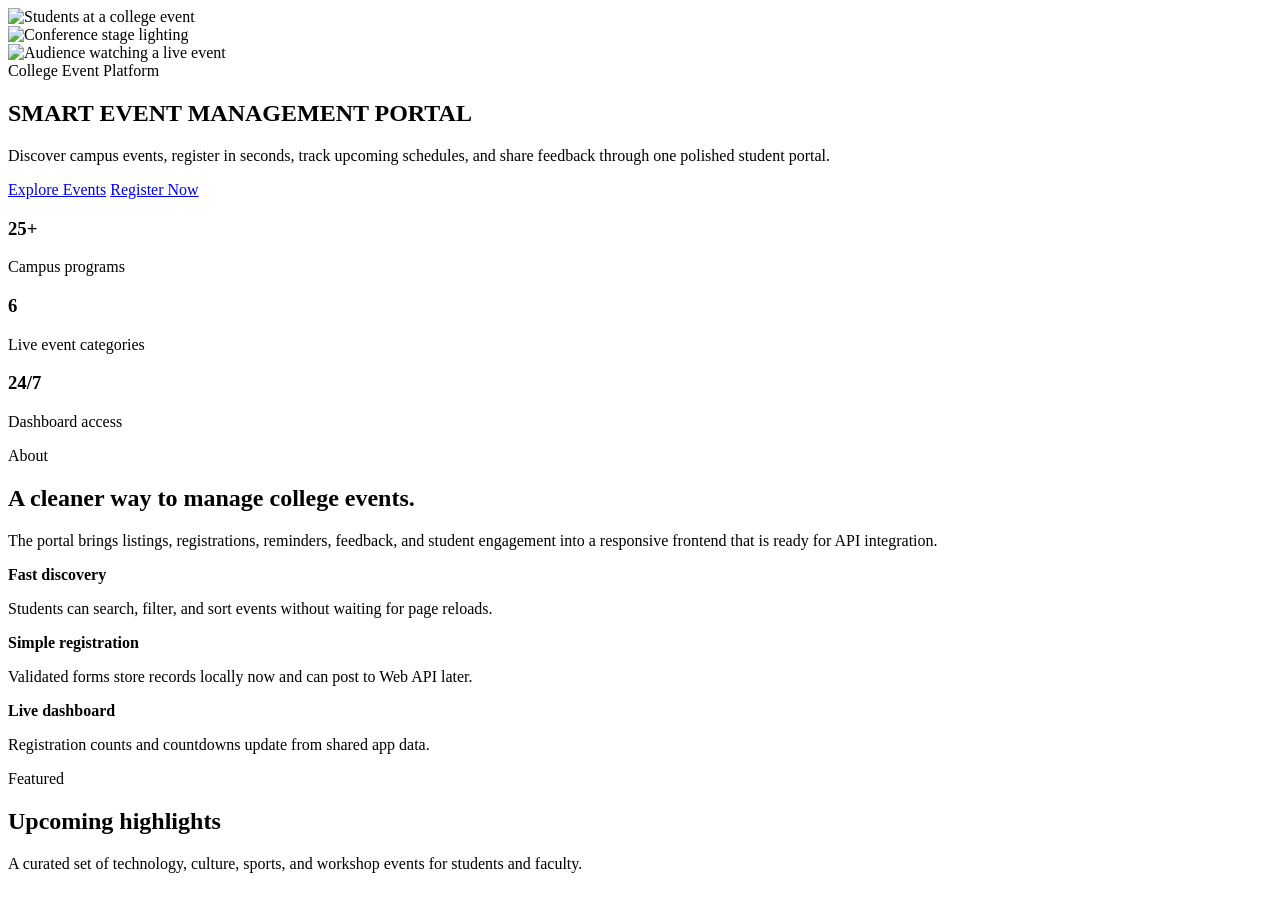
==== EventPortal/index.html @ b10ebfb9 "Add initial HTML structure for event portal This file contains the structure and content for the Sma" ====
<!DOCTYPE html>
<html lang="en">
<head>
  <meta charset="UTF-8">
  <meta name="viewport" content="width=device-width, initial-scale=1.0">
  <title>Smart Event Management Portal</title>
  <link rel="preconnect" href="https://fonts.googleapis.com">
  <link rel="preconnect" href="https://fonts.gstatic.com" crossorigin>
  <link href="https://fonts.googleapis.com/css2?family=Inter:wght@400;600;700;800;900&display=swap" rel="stylesheet">
  <link rel="stylesheet" href="./css/global.css">
  <link rel="stylesheet" href="./css/components.css">
  <link rel="stylesheet" href="./css/pages.css">
  <link rel="stylesheet" href="./css/responsive.css">
</head>
<body>
  <div data-app-nav></div>

  <main>
    <section class="hero">
      <div class="hero-slide active"><img src="https://images.unsplash.com/photo-1523580494863-6f3031224c94?auto=format&fit=crop&w=1600&q=80" alt="Students at a college event"></div>
      <div class="hero-slide"><img src="https://images.unsplash.com/photo-1511578314322-379afb476865?auto=format&fit=crop&w=1600&q=80" alt="Conference stage lighting"></div>
      <div class="hero-slide"><img src="https://images.unsplash.com/photo-1505373877841-8d25f7d46678?auto=format&fit=crop&w=1600&q=80" alt="Audience watching a live event"></div>
      <div class="container hero-content">
        <span class="tag">College Event Platform</span>
        <h1>SMART EVENT MANAGEMENT PORTAL</h1>
        <p>Discover campus events, register in seconds, track upcoming schedules, and share feedback through one polished student portal.</p>
        <div class="hero-actions">
          <a class="btn btn-primary" href="events.html">Explore Events</a>
          <a class="btn btn-ghost" href="register.html">Register Now</a>
        </div>
      </div>
    </section>

    <section class="stats-strip">
      <div class="container card stats-grid">
        <div class="stat"><h3>25+</h3><p>Campus programs</p></div>
        <div class="stat"><h3>6</h3><p>Live event categories</p></div>
        <div class="stat"><h3>24/7</h3><p>Dashboard access</p></div>
      </div>
    </section>

    <section class="section" id="about">
      <div class="container about-layout">
        <div class="about-media fade-in" aria-label="College auditorium"></div>
        <div class="fade-in">
          <span class="tag">About</span>
          <h2 class="section-title">A cleaner way to manage college events.</h2>
          <p class="section-lead">The portal brings listings, registrations, reminders, feedback, and student engagement into a responsive frontend that is ready for API integration.</p>
          <div class="highlight-list">
            <div class="highlight-item"><strong>Fast discovery</strong><p class="muted">Students can search, filter, and sort events without waiting for page reloads.</p></div>
            <div class="highlight-item"><strong>Simple registration</strong><p class="muted">Validated forms store records locally now and can post to Web API later.</p></div>
            <div class="highlight-item"><strong>Live dashboard</strong><p class="muted">Registration counts and countdowns update from shared app data.</p></div>
          </div>
        </div>
      </div>
    </section>

    <section class="section">
      <div class="container">
        <span class="tag">Featured</span>
        <h2 class="section-title">Upcoming highlights</h2>
        <p class="section-lead">A curated set of technology, culture, sports, and workshop events for students and faculty.</p>
        <div class="grid grid-3" id="featuredEvents"></div>
      </div>
    </section>
  </main>

  <div data-app-footer></div>
  <script src="js/data.js"></script>
  <script src="js/api.js"></script>
  <script src="js/common.js?v=2"></script>
  <script>
    document.addEventListener("DOMContentLoaded", async () => {
      const events = (await getEvents()).slice(0, 3);
      const grid = document.querySelector("#featuredEvents");
      events.forEach((eventItem) => grid.appendChild(createEventCard(eventItem)));
      setTimeout(() => document.querySelectorAll("#featuredEvents .fade-in").forEach((item) => item.classList.add("visible")), 80);
    });
  </script>
</body>
</html>
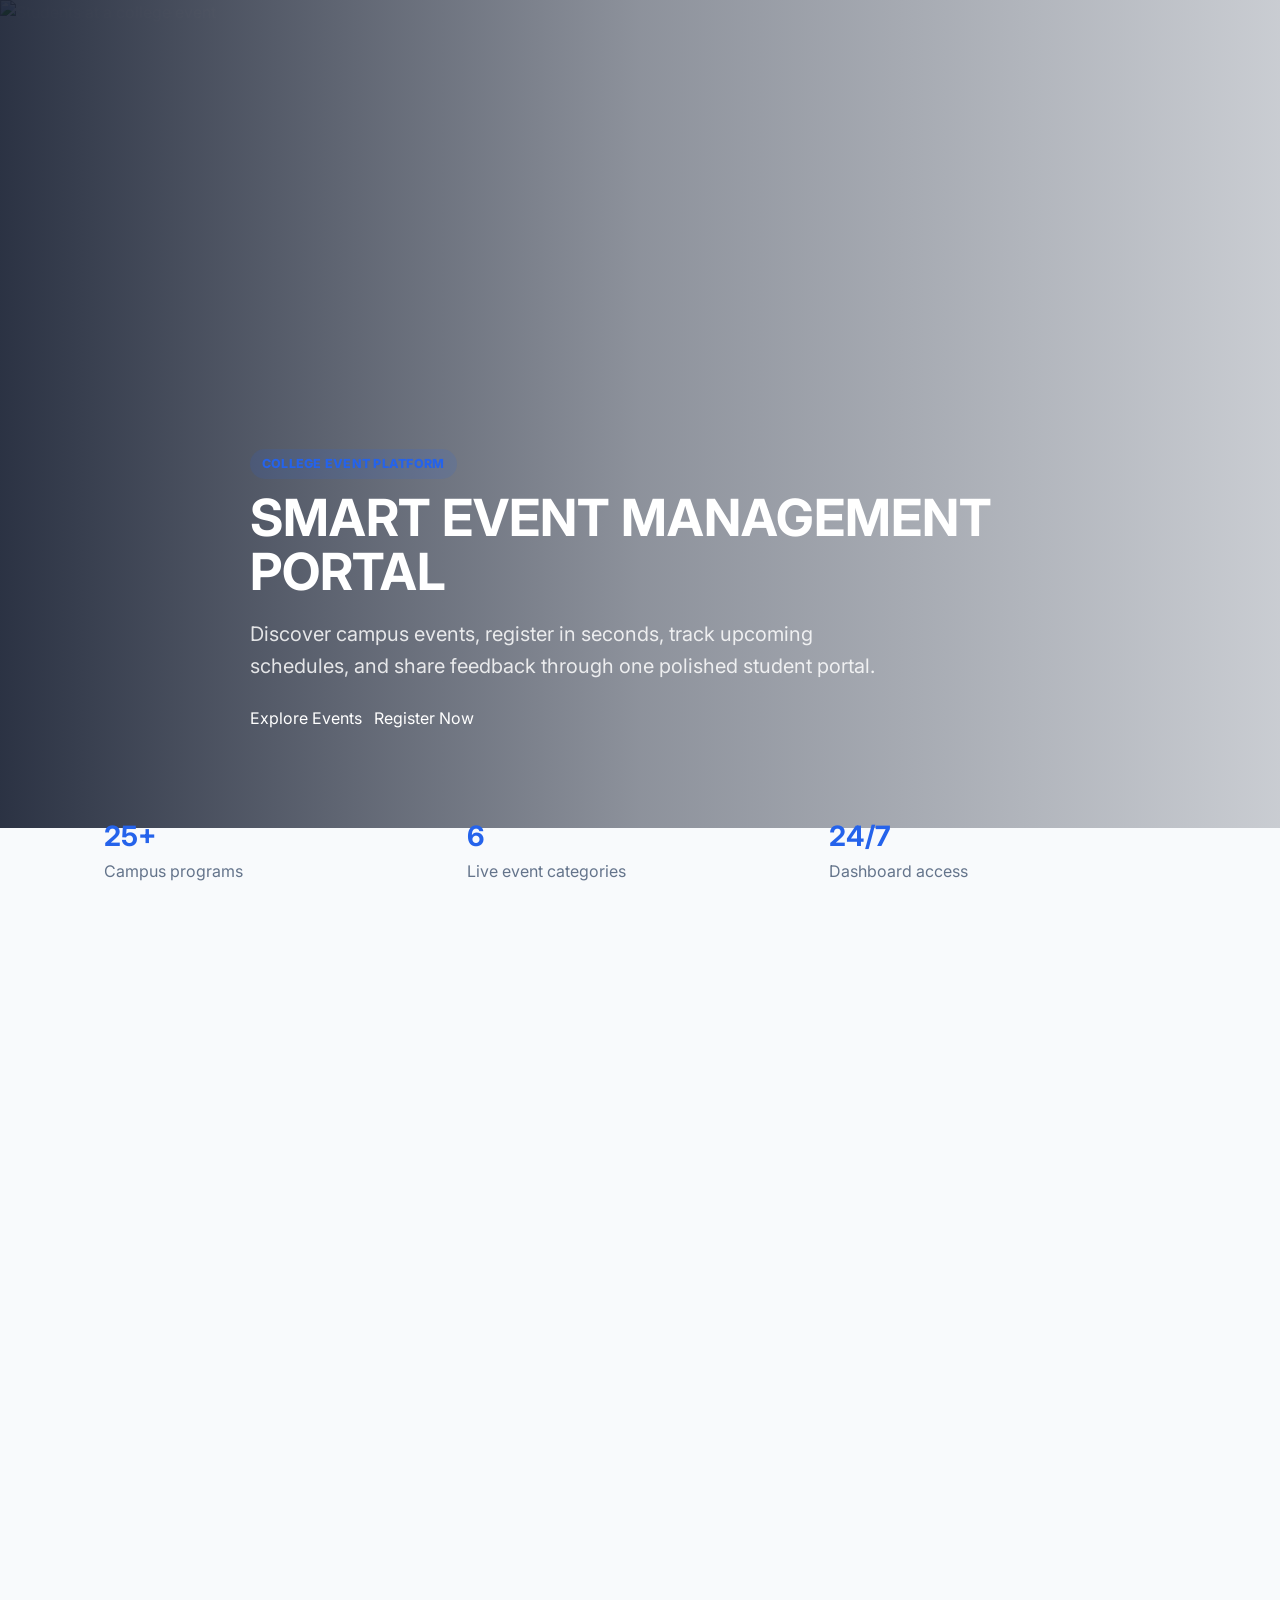
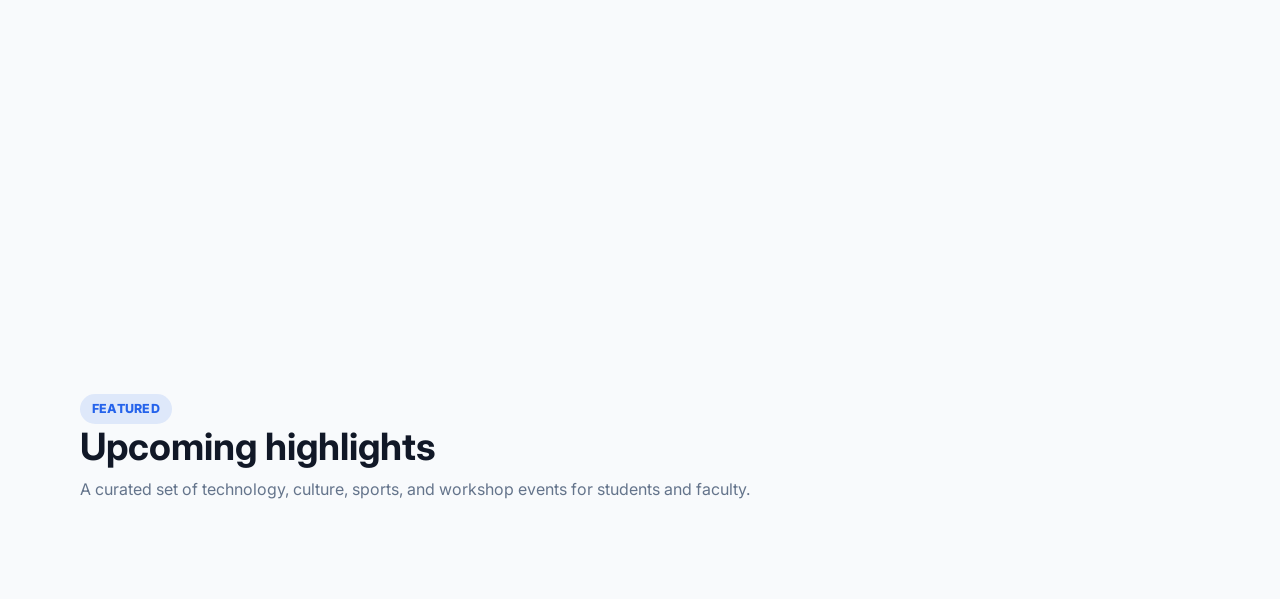
==== commit 47845eea: "Bugs fixed" ====
--- a/EventPortal/index.html
+++ b/EventPortal/index.html
@@ -1,81 +1,149 @@
-<!DOCTYPE html>
+<!doctype html>
 <html lang="en">
-<head>
-  <meta charset="UTF-8">
-  <meta name="viewport" content="width=device-width, initial-scale=1.0">
-  <title>Smart Event Management Portal</title>
-  <link rel="preconnect" href="https://fonts.googleapis.com">
-  <link rel="preconnect" href="https://fonts.gstatic.com" crossorigin>
-  <link href="https://fonts.googleapis.com/css2?family=Inter:wght@400;600;700;800;900&display=swap" rel="stylesheet">
-  <link rel="stylesheet" href="./css/global.css">
-  <link rel="stylesheet" href="./css/components.css">
-  <link rel="stylesheet" href="./css/pages.css">
-  <link rel="stylesheet" href="./css/responsive.css">
-</head>
-<body>
-  <div data-app-nav></div>
+  <head>
+    <meta charset="UTF-8" />
+    <meta name="viewport" content="width=device-width, initial-scale=1.0" />
+    <title>Smart Event Management Portal</title>
+    <link rel="preconnect" href="https://fonts.googleapis.com" />
+    <link rel="preconnect" href="https://fonts.gstatic.com" crossorigin />
+    <link
+      href="https://fonts.googleapis.com/css2?family=Inter:wght@400;600;700;800;900&display=swap"
+      rel="stylesheet"
+    />
+    <link rel="stylesheet" href="../Css/global.css" />
+    <link rel="stylesheet" href="../Css/components.css" />
+    <link rel="stylesheet" href="../Css/pages.css" />
+    <link rel="stylesheet" href="../Css/responsive.css" />
+  </head>
+  <body>
+    <div data-app-nav></div>
 
-  <main>
-    <section class="hero">
-      <div class="hero-slide active"><img src="https://images.unsplash.com/photo-1523580494863-6f3031224c94?auto=format&fit=crop&w=1600&q=80" alt="Students at a college event"></div>
-      <div class="hero-slide"><img src="https://images.unsplash.com/photo-1511578314322-379afb476865?auto=format&fit=crop&w=1600&q=80" alt="Conference stage lighting"></div>
-      <div class="hero-slide"><img src="https://images.unsplash.com/photo-1505373877841-8d25f7d46678?auto=format&fit=crop&w=1600&q=80" alt="Audience watching a live event"></div>
-      <div class="container hero-content">
-        <span class="tag">College Event Platform</span>
-        <h1>SMART EVENT MANAGEMENT PORTAL</h1>
-        <p>Discover campus events, register in seconds, track upcoming schedules, and share feedback through one polished student portal.</p>
-        <div class="hero-actions">
-          <a class="btn btn-primary" href="events.html">Explore Events</a>
-          <a class="btn btn-ghost" href="register.html">Register Now</a>
+    <main>
+      <section class="hero">
+        <div class="hero-slide active">
+          <img
+            src="https://images.unsplash.com/photo-1523580494863-6f3031224c94?auto=format&fit=crop&w=1600&q=80"
+            alt="Students at a college event"
+          />
         </div>
-      </div>
-    </section>
-
-    <section class="stats-strip">
-      <div class="container card stats-grid">
-        <div class="stat"><h3>25+</h3><p>Campus programs</p></div>
-        <div class="stat"><h3>6</h3><p>Live event categories</p></div>
-        <div class="stat"><h3>24/7</h3><p>Dashboard access</p></div>
-      </div>
-    </section>
-
-    <section class="section" id="about">
-      <div class="container about-layout">
-        <div class="about-media fade-in" aria-label="College auditorium"></div>
-        <div class="fade-in">
-          <span class="tag">About</span>
-          <h2 class="section-title">A cleaner way to manage college events.</h2>
-          <p class="section-lead">The portal brings listings, registrations, reminders, feedback, and student engagement into a responsive frontend that is ready for API integration.</p>
-          <div class="highlight-list">
-            <div class="highlight-item"><strong>Fast discovery</strong><p class="muted">Students can search, filter, and sort events without waiting for page reloads.</p></div>
-            <div class="highlight-item"><strong>Simple registration</strong><p class="muted">Validated forms store records locally now and can post to Web API later.</p></div>
-            <div class="highlight-item"><strong>Live dashboard</strong><p class="muted">Registration counts and countdowns update from shared app data.</p></div>
+        <div class="hero-slide">
+          <img
+            src="https://images.unsplash.com/photo-1511578314322-379afb476865?auto=format&fit=crop&w=1600&q=80"
+            alt="Conference stage lighting"
+          />
+        </div>
+        <div class="hero-slide">
+          <img
+            src="https://images.unsplash.com/photo-1505373877841-8d25f7d46678?auto=format&fit=crop&w=1600&q=80"
+            alt="Audience watching a live event"
+          />
+        </div>
+        <div class="container hero-content">
+          <span class="tag">College Event Platform</span>
+          <h1>SMART EVENT MANAGEMENT PORTAL</h1>
+          <p>
+            Discover campus events, register in seconds, track upcoming
+            schedules, and share feedback through one polished student portal.
+          </p>
+          <div class="hero-actions">
+            <a class="btn btn-primary" href="events.html">Explore Events</a>
+            <a class="btn btn-ghost" href="register.html">Register Now</a>
           </div>
         </div>
-      </div>
-    </section>
+      </section>
 
-    <section class="section">
-      <div class="container">
-        <span class="tag">Featured</span>
-        <h2 class="section-title">Upcoming highlights</h2>
-        <p class="section-lead">A curated set of technology, culture, sports, and workshop events for students and faculty.</p>
-        <div class="grid grid-3" id="featuredEvents"></div>
-      </div>
-    </section>
-  </main>
+      <section class="stats-strip">
+        <div class="container card stats-grid">
+          <div class="stat">
+            <h3>25+</h3>
+            <p>Campus programs</p>
+          </div>
+          <div class="stat">
+            <h3>6</h3>
+            <p>Live event categories</p>
+          </div>
+          <div class="stat">
+            <h3>24/7</h3>
+            <p>Dashboard access</p>
+          </div>
+        </div>
+      </section>
 
-  <div data-app-footer></div>
-  <script src="js/data.js"></script>
-  <script src="js/api.js"></script>
-  <script src="js/common.js?v=2"></script>
-  <script>
-    document.addEventListener("DOMContentLoaded", async () => {
-      const events = (await getEvents()).slice(0, 3);
-      const grid = document.querySelector("#featuredEvents");
-      events.forEach((eventItem) => grid.appendChild(createEventCard(eventItem)));
-      setTimeout(() => document.querySelectorAll("#featuredEvents .fade-in").forEach((item) => item.classList.add("visible")), 80);
-    });
-  </script>
-</body>
+      <section class="section" id="about">
+        <div class="container about-layout">
+          <div
+            class="about-media fade-in"
+            aria-label="College auditorium"
+          ></div>
+          <div class="fade-in">
+            <span class="tag">About</span>
+            <h2 class="section-title">
+              A cleaner way to manage college events.
+            </h2>
+            <p class="section-lead">
+              The portal brings listings, registrations, reminders, feedback,
+              and student engagement into a responsive frontend that is ready
+              for API integration.
+            </p>
+            <div class="highlight-list">
+              <div class="highlight-item">
+                <strong>Fast discovery</strong>
+                <p class="muted">
+                  Students can search, filter, and sort events without waiting
+                  for page reloads.
+                </p>
+              </div>
+              <div class="highlight-item">
+                <strong>Simple registration</strong>
+                <p class="muted">
+                  Validated forms store records locally now and can post to Web
+                  API later.
+                </p>
+              </div>
+              <div class="highlight-item">
+                <strong>Live dashboard</strong>
+                <p class="muted">
+                  Registration counts and countdowns update from shared app
+                  data.
+                </p>
+              </div>
+            </div>
+          </div>
+        </div>
+      </section>
+
+      <section class="section">
+        <div class="container">
+          <span class="tag">Featured</span>
+          <h2 class="section-title">Upcoming highlights</h2>
+          <p class="section-lead">
+            A curated set of technology, culture, sports, and workshop events
+            for students and faculty.
+          </p>
+          <div class="grid grid-3" id="featuredEvents"></div>
+        </div>
+      </section>
+    </main>
+
+    <div data-app-footer></div>
+    <script src="js/data.js"></script>
+    <script src="js/api.js"></script>
+    <script src="js/common.js?v=2"></script>
+    <script>
+      document.addEventListener("DOMContentLoaded", async () => {
+        const events = (await getEvents()).slice(0, 3);
+        const grid = document.querySelector("#featuredEvents");
+        events.forEach((eventItem) =>
+          grid.appendChild(createEventCard(eventItem)),
+        );
+        setTimeout(
+          () =>
+            document
+              .querySelectorAll("#featuredEvents .fade-in")
+              .forEach((item) => item.classList.add("visible")),
+          80,
+        );
+      });
+    </script>
+  </body>
 </html>
--- a/Css/global.css
+++ b/Css/global.css
@@ -0,0 +1,169 @@
+:root {
+  --primary-color: #2563eb;
+  --primary-dark: #1d4ed8;
+  --secondary-color: #0f172a;
+  --accent-color: #f59e0b;
+  --success-color: #16a34a;
+  --danger-color: #dc2626;
+  --bg-color: #f8fafc;
+  --surface-color: #ffffff;
+  --surface-muted: #eef2f7;
+  --text-color: #111827;
+  --muted-text: #64748b;
+  --border-color: #e2e8f0;
+  --radius-sm: 8px;
+  --border-radius: 12px;
+  --radius-lg: 20px;
+  --shadow-sm: 0 8px 24px rgba(15, 23, 42, 0.08);
+  --shadow-md: 0 18px 40px rgba(15, 23, 42, 0.14);
+  --transition: 0.3s ease;
+  --space-1: 0.25rem;
+  --space-2: 0.5rem;
+  --space-3: 0.75rem;
+  --space-4: 1rem;
+  --space-5: 1.5rem;
+  --space-6: 2rem;
+  --space-7: 3rem;
+  --space-8: 4rem;
+  --font-xs: 0.78rem;
+  --font-sm: 0.9rem;
+  --font-md: 1rem;
+  --font-lg: 1.25rem;
+  --font-xl: 1.75rem;
+  --font-2xl: 2.35rem;
+  --font-3xl: 3.2rem;
+}
+
+[data-theme="dark"] {
+  --bg-color: #0b1120;
+  --surface-color: #111827;
+  --surface-muted: #1e293b;
+  --text-color: #f8fafc;
+  --muted-text: #a5b4c7;
+  --border-color: #334155;
+  --shadow-sm: 0 8px 24px rgba(0, 0, 0, 0.28);
+  --shadow-md: 0 18px 40px rgba(0, 0, 0, 0.38);
+}
+
+* {
+  box-sizing: border-box;
+}
+
+html {
+  scroll-behavior: smooth;
+}
+
+body {
+  margin: 0;
+  font-family: "Inter", "Poppins", system-ui, -apple-system, BlinkMacSystemFont, "Segoe UI", sans-serif;
+  background: var(--bg-color);
+  color: var(--text-color);
+  line-height: 1.6;
+}
+
+img {
+  display: block;
+  max-width: 100%;
+}
+
+a {
+  color: inherit;
+  text-decoration: none;
+}
+
+button,
+input,
+select,
+textarea {
+  font: inherit;
+}
+
+button {
+  cursor: pointer;
+}
+
+.container {
+  width: min(1120px, calc(100% - 2rem));
+  margin-inline: auto;
+}
+
+.section {
+  padding: var(--space-8) 0;
+}
+
+.section-sm {
+  padding: var(--space-6) 0;
+}
+
+.section-title {
+  margin: 0 0 var(--space-2);
+  font-size: clamp(1.7rem, 4vw, var(--font-2xl));
+  line-height: 1.2;
+}
+
+.section-lead {
+  max-width: 680px;
+  margin: 0 0 var(--space-6);
+  color: var(--muted-text);
+}
+
+.grid {
+  display: grid;
+  gap: var(--space-5);
+}
+
+.grid-3 {
+  grid-template-columns: repeat(auto-fit, minmax(240px, 1fr));
+}
+
+.flex {
+  display: flex;
+  gap: var(--space-4);
+}
+
+.between {
+  align-items: center;
+  justify-content: space-between;
+}
+
+.muted {
+  color: var(--muted-text);
+}
+
+.tag {
+  display: inline-flex;
+  align-items: center;
+  width: fit-content;
+  min-height: 30px;
+  padding: 0 var(--space-3);
+  border-radius: 999px;
+  background: rgba(37, 99, 235, 0.12);
+  color: var(--primary-color);
+  font-size: var(--font-xs);
+  font-weight: 800;
+  letter-spacing: 0.02em;
+  text-transform: uppercase;
+}
+
+.fade-in {
+  opacity: 0;
+  transform: translateY(22px);
+  transition: 0.7s ease;
+}
+
+.fade-in.visible {
+  opacity: 1;
+  transform: translateY(0);
+}
+
+.sr-only {
+  position: absolute;
+  width: 1px;
+  height: 1px;
+  padding: 0;
+  margin: -1px;
+  overflow: hidden;
+  clip: rect(0, 0, 0, 0);
+  white-space: nowrap;
+  border: 0;
+}
--- a/Css/pages.css
+++ b/Css/pages.css
@@ -0,0 +1,217 @@
+/******************/
+/*** HOME PAGE *****/
+/******************/
+
+.hero {
+  min-height: calc(100vh - 72px);
+  display: grid;
+  align-items: end;
+  position: relative;
+  overflow: hidden;
+  color: white;
+}
+
+.hero-slide {
+  position: absolute;
+  inset: 0;
+  opacity: 0;
+  transition: opacity 0.8s ease;
+}
+
+.hero-slide.active {
+  opacity: 1;
+}
+
+.hero-slide img {
+  width: 100%;
+  height: 100%;
+  object-fit: cover;
+}
+
+.hero::after {
+  content: "";
+  position: absolute;
+  inset: 0;
+  background: linear-gradient(90deg, rgba(15, 23, 42, 0.88), rgba(15, 23, 42, 0.46), rgba(15, 23, 42, 0.2));
+}
+
+.hero-content {
+  position: relative;
+  z-index: 1;
+  max-width: 780px;
+  padding: var(--space-8) 0 calc(var(--space-8) + 2rem);
+}
+
+.hero h1 {
+  margin: var(--space-3) 0;
+  font-size: clamp(2.2rem, 8vw, var(--font-3xl));
+  line-height: 1.05;
+}
+
+.hero p {
+  max-width: 650px;
+  color: rgba(255, 255, 255, 0.84);
+  font-size: var(--font-lg);
+}
+
+.hero-actions {
+  display: flex;
+  flex-wrap: wrap;
+  gap: var(--space-3);
+  margin-top: var(--space-5);
+}
+
+.stats-strip {
+  margin-top: -38px;
+  position: relative;
+  z-index: 2;
+}
+
+.stats-grid {
+  display: grid;
+  grid-template-columns: repeat(3, 1fr);
+  gap: var(--space-4);
+  padding: var(--space-5);
+}
+
+.stat h3 {
+  margin: 0;
+  color: var(--primary-color);
+  font-size: var(--font-xl);
+}
+
+.stat p {
+  margin: 0;
+  color: var(--muted-text);
+}
+
+.about-layout,
+.page-layout {
+  display: grid;
+  grid-template-columns: 1fr;
+  gap: var(--space-6);
+}
+
+.about-media {
+  min-height: 320px;
+  border-radius: var(--radius-lg);
+  background: url("https://images.unsplash.com/photo-1540575467063-178a50c2df87?auto=format&fit=crop&w=1000&q=80") center/cover;
+  box-shadow: var(--shadow-md);
+}
+
+.highlight-list {
+  display: grid;
+  gap: var(--space-3);
+  margin-top: var(--space-5);
+}
+
+.highlight-item,
+.dash-stat,
+.registration-item,
+.faq-item {
+  padding: var(--space-4);
+  border: 1px solid var(--border-color);
+  border-radius: var(--border-radius);
+  background: var(--surface-color);
+}
+
+.page-hero {
+  padding: var(--space-7) 0 var(--space-5);
+  background: linear-gradient(135deg, rgba(37, 99, 235, 0.14), rgba(20, 184, 166, 0.12));
+}
+
+.controls {
+  display: grid;
+  grid-template-columns: 1fr;
+  gap: var(--space-3);
+  margin-bottom: var(--space-6);
+}
+
+.empty-state {
+  padding: var(--space-7);
+  text-align: center;
+  border: 1px dashed var(--border-color);
+  border-radius: var(--border-radius);
+  color: var(--muted-text);
+}
+
+.dashboard-grid {
+  display: grid;
+  gap: var(--space-5);
+}
+
+.dash-stats {
+  display: grid;
+  grid-template-columns: repeat(auto-fit, minmax(180px, 1fr));
+  gap: var(--space-4);
+}
+
+.dash-stat strong {
+  display: block;
+  font-size: var(--font-xl);
+}
+
+.countdown {
+  display: grid;
+  grid-template-columns: repeat(4, 1fr);
+  gap: var(--space-3);
+  margin-top: var(--space-4);
+}
+
+.count-cell {
+  padding: var(--space-4);
+  border-radius: var(--radius-sm);
+  background: var(--surface-muted);
+  text-align: center;
+}
+
+.count-cell strong {
+  display: block;
+  font-size: var(--font-xl);
+}
+
+.registration-list {
+  display: grid;
+  gap: var(--space-3);
+}
+
+.stars {
+  display: inline-flex;
+  gap: var(--space-2);
+}
+
+.star-btn {
+  border: 0;
+  background: transparent;
+  color: #cbd5e1;
+  font-size: 1.8rem;
+  line-height: 1;
+  transition: var(--transition);
+}
+
+.star-btn.active,
+.star-btn:hover {
+  color: var(--accent-color);
+}
+
+.faq-question {
+  width: 100%;
+  display: flex;
+  justify-content: space-between;
+  align-items: center;
+  border: 0;
+  background: transparent;
+  color: var(--text-color);
+  font-weight: 900;
+  text-align: left;
+}
+
+.faq-answer {
+  display: none;
+  margin-top: var(--space-3);
+  color: var(--muted-text);
+}
+
+.faq-item.open .faq-answer {
+  display: block;
+}
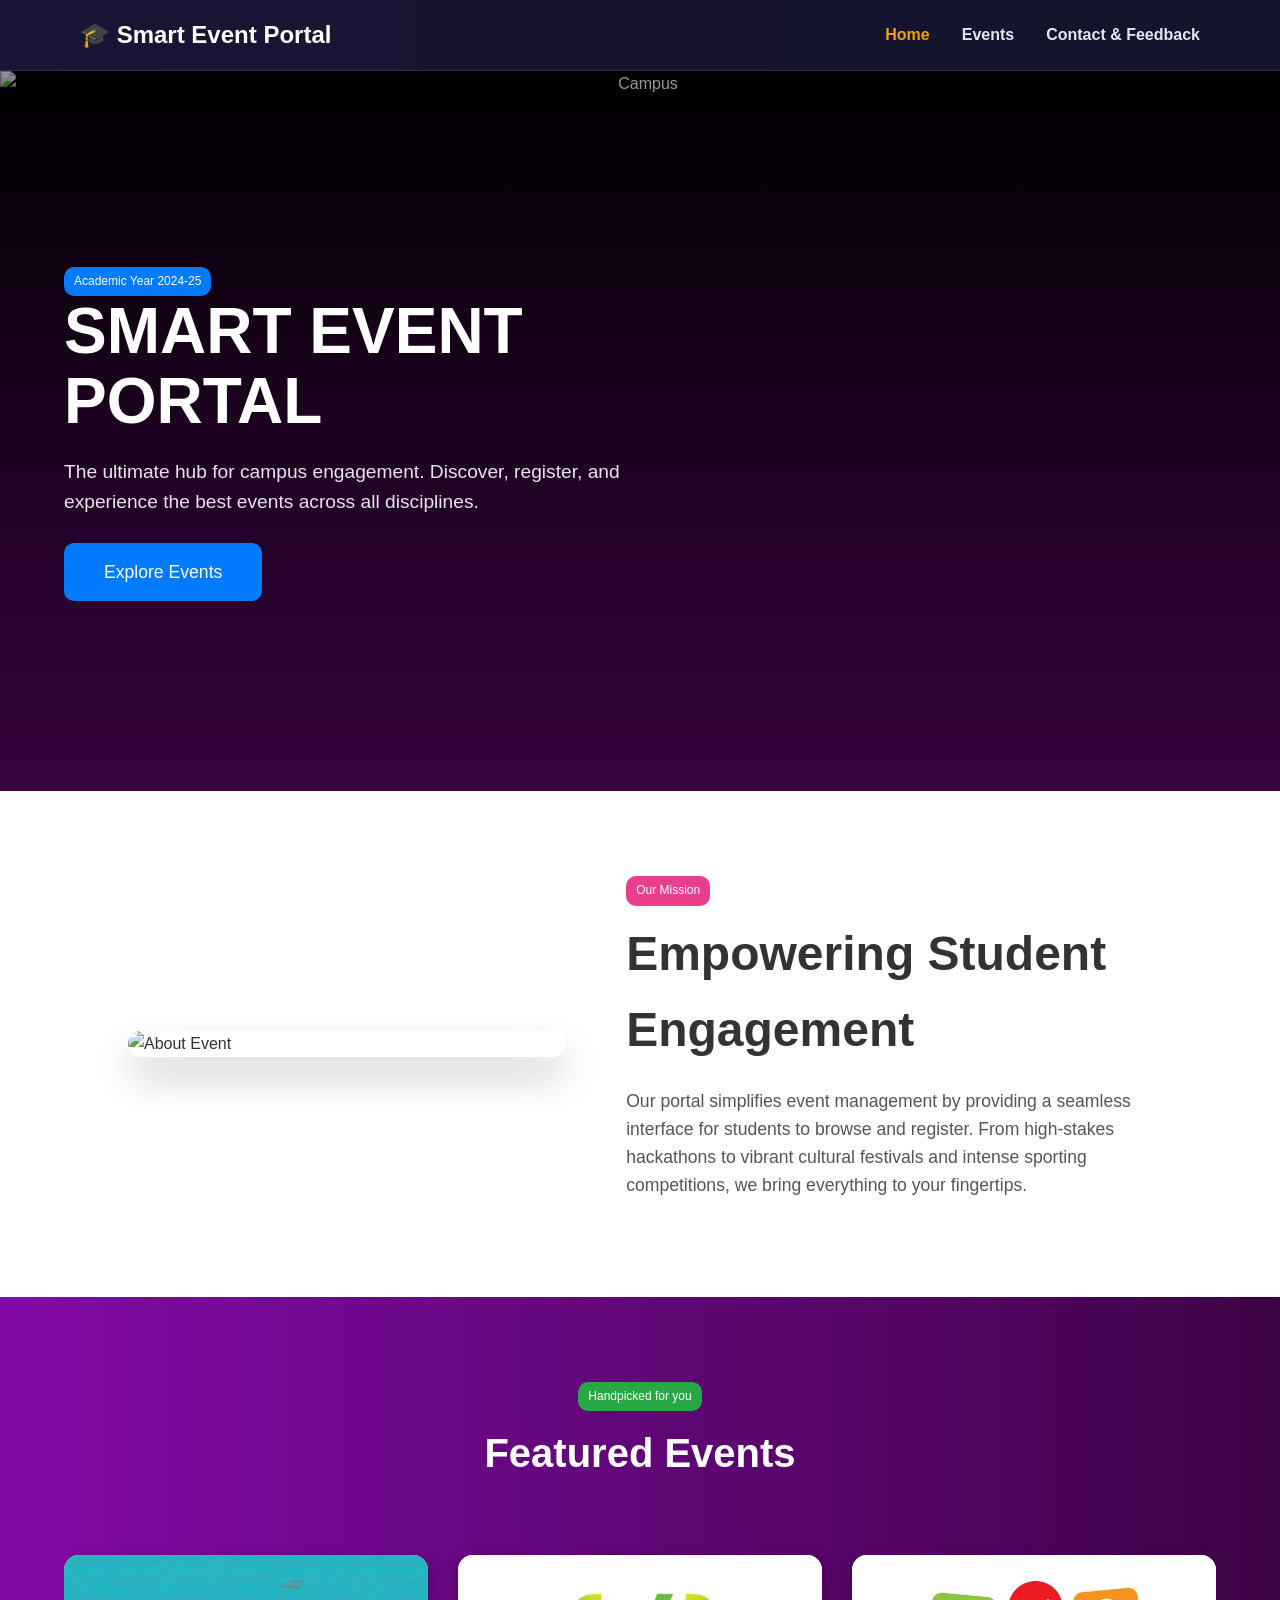
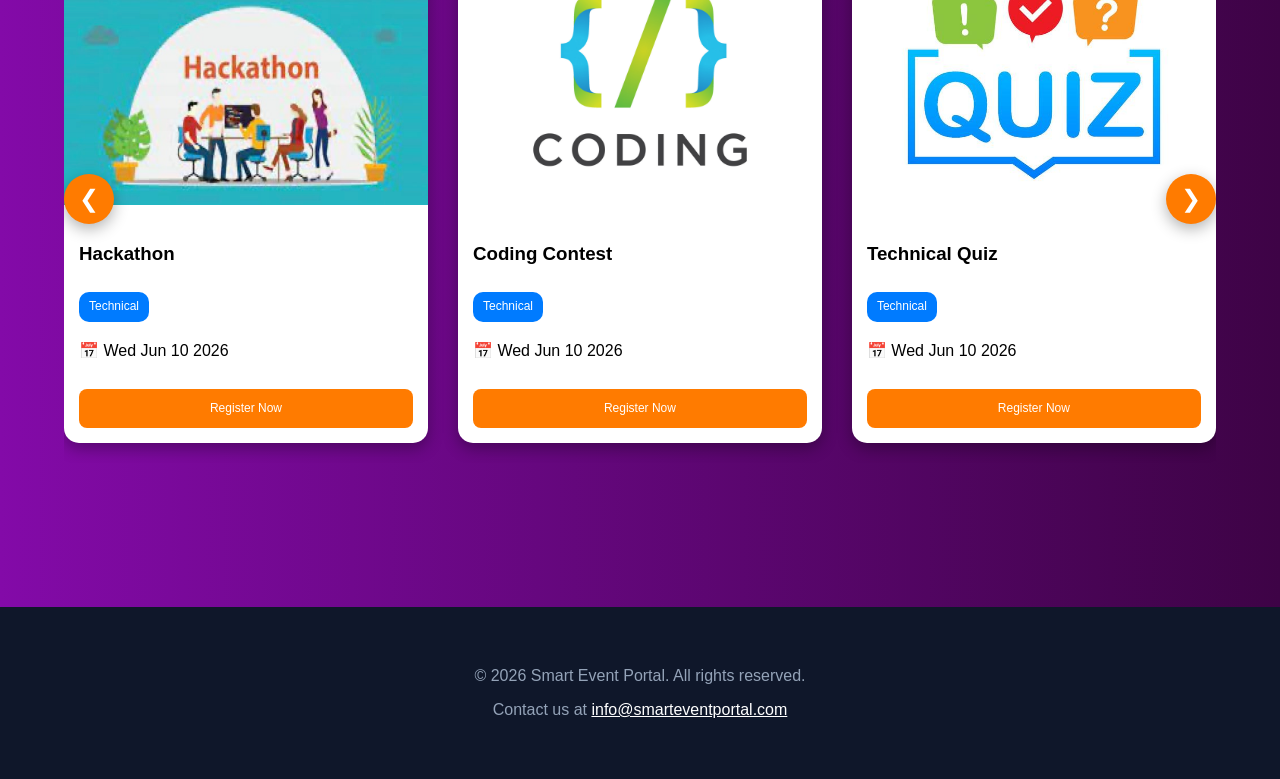
==== commit 3a292192: "final home page edits" ====
--- a/EventPortal/index.html
+++ b/EventPortal/index.html
@@ -11,138 +11,264 @@
       rel="stylesheet"
     />
     <link rel="stylesheet" href="../Css/global.css" />
-    <link rel="stylesheet" href="../Css/components.css" />
-    <link rel="stylesheet" href="../Css/pages.css" />
-    <link rel="stylesheet" href="../Css/responsive.css" />
+    <link rel="stylesheet" href="../Css/EventListingAndSearching.css" />
+    <style>
+      /* Redesigned Sections Styling */
+      :root {
+        --primary-accent: #ff7b00;
+        --bg-gradient: linear-gradient(to right, #830aa8, #3e0346);
+      }
+
+      .hero-redesign {
+        position: relative;
+        height: 80vh;
+        display: flex;
+        align-items: center;
+        color: white;
+        overflow: hidden;
+        background: #000;
+      }
+
+      .hero-bg {
+        position: absolute;
+        top: 0;
+        left: 0;
+        width: 100%;
+        height: 100%;
+        object-fit: cover;
+        opacity: 0.6;
+        z-index: 1;
+      }
+
+      .hero-overlay {
+        position: absolute;
+        top: 0;
+        left: 0;
+        width: 100%;
+        height: 100%;
+        background: linear-gradient(to top, rgba(62, 3, 70, 0.9), transparent);
+        z-index: 2;
+      }
+
+      .hero-content {
+        position: relative;
+        z-index: 3;
+        padding: 0 5%;
+        text-align: left;
+      }
+
+      .hero-content h1 {
+        font-size: 4rem;
+        font-weight: 900;
+        margin: 0;
+        line-height: 1.1;
+      }
+
+      .about-event {
+        padding: 80px 10%;
+        background: white;
+        color: #333;
+        display: grid;
+        grid-template-columns: 1fr 1.2fr;
+        gap: 60px;
+        align-items: center;
+        text-align: left;
+      }
+
+      .about-event img {
+        width: 100%;
+        border-radius: 20px;
+        box-shadow: 0 20px 40px rgba(0, 0, 0, 0.2);
+      }
+
+      .carousel-section {
+        padding: 80px 5%;
+      }
+
+      .carousel-container {
+        position: relative;
+        overflow: hidden;
+        padding: 20px 0;
+      }
+
+      .carousel-track {
+        display: flex;
+        transition: transform 0.5s cubic-bezier(0.4, 0, 0.2, 1);
+        gap: 30px;
+      }
+
+      .carousel-slide {
+        min-width: calc(33.33% - 20px);
+      }
+
+      .carousel-nav {
+        position: absolute;
+        top: 50%;
+        width: 100%;
+        display: flex;
+        justify-content: space-between;
+        pointer-events: none;
+        transform: translateY(-50%);
+        z-index: 5;
+      }
+
+      .nav-btn {
+        pointer-events: auto;
+        background: var(--primary-accent);
+        border: none;
+        color: white;
+        width: 50px;
+        height: 50px;
+        border-radius: 50%;
+        cursor: pointer;
+        font-size: 1.5rem;
+        box-shadow: 0 5px 15px rgba(0, 0, 0, 0.3);
+      }
+    </style>
   </head>
   <body>
-    <div data-app-nav></div>
+    <nav class="navbar">
+      <div class="container navbar-content">
+        <a href="index.html" class="nav-logo">🎓 Smart Event Portal</a>
+        <ul class="nav-links">
+          <li><a href="index.html" class="active">Home</a></li>
+          <li><a href="EventListing.html">Events</a></li>
+          <li><a href="feedbackForm.html">Contact & Feedback</a></li>
+        </ul>
+      </div>
+    </nav>
 
     <main>
-      <section class="hero">
-        <div class="hero-slide active">
-          <img
-            src="https://images.unsplash.com/photo-1523580494863-6f3031224c94?auto=format&fit=crop&w=1600&q=80"
-            alt="Students at a college event"
-          />
-        </div>
-        <div class="hero-slide">
-          <img
-            src="https://images.unsplash.com/photo-1511578314322-379afb476865?auto=format&fit=crop&w=1600&q=80"
-            alt="Conference stage lighting"
-          />
-        </div>
-        <div class="hero-slide">
-          <img
-            src="https://images.unsplash.com/photo-1505373877841-8d25f7d46678?auto=format&fit=crop&w=1600&q=80"
-            alt="Audience watching a live event"
-          />
-        </div>
-        <div class="container hero-content">
-          <span class="tag">College Event Platform</span>
-          <h1>SMART EVENT MANAGEMENT PORTAL</h1>
-          <p>
-            Discover campus events, register in seconds, track upcoming
-            schedules, and share feedback through one polished student portal.
+      <!-- BANNER SECTION -->
+      <section class="hero-redesign">
+        <img
+          src="https://images.unsplash.com/photo-1523580494863-6f3031224c94?auto=format&fit=crop&w=1600&q=80"
+          class="hero-bg"
+          alt="Campus"
+        />
+        <div class="hero-overlay"></div>
+        <div class="hero-content">
+          <span class="category Technical">Academic Year 2024-25</span>
+          <h1>SMART EVENT<br />PORTAL</h1>
+          <p
+            style="
+              max-width: 600px;
+              margin: 20px 0;
+              font-size: 1.2rem;
+              opacity: 0.9;
+            "
+          >
+            The ultimate hub for campus engagement. Discover, register, and
+            experience the best events across all disciplines.
           </p>
-          <div class="hero-actions">
-            <a class="btn btn-primary" href="events.html">Explore Events</a>
-            <a class="btn btn-ghost" href="register.html">Register Now</a>
+          <a
+            href="EventListing.html"
+            class="category Technical"
+            style="
+              text-decoration: none;
+              padding: 15px 40px;
+              font-size: 1.1rem;
+              display: inline-block;
+            "
+            >Explore Events</a
+          >
+        </div>
+      </section>
+
+      <!-- ABOUT EVENT SECTION -->
+      <section class="about-event" id="about">
+        <img
+          src="https://images.unsplash.com/photo-1511578314322-379afb476865?auto=format&fit=crop&w=800&q=80"
+          alt="About Event"
+        />
+        <div>
+          <span class="category Cultural">Our Mission</span>
+          <h2 style="font-size: 3rem; margin: 10px 0">
+            Empowering Student Engagement
+          </h2>
+          <p style="font-size: 1.1rem; line-height: 1.6; color: #555">
+            Our portal simplifies event management by providing a seamless
+            interface for students to browse and register. From high-stakes
+            hackathons to vibrant cultural festivals and intense sporting
+            competitions, we bring everything to your fingertips.
+          </p>
+        </div>
+      </section>
+
+      <!-- FEATURED EVENTS SECTION (CAROUSEL) -->
+      <section class="carousel-section">
+        <div style="text-align: center; margin-bottom: 50px">
+          <span class="category Sports">Handpicked for you</span>
+          <h2 style="font-size: 2.5rem; margin-top: 10px">Featured Events</h2>
+        </div>
+
+        <div class="carousel-container">
+          <div class="carousel-nav">
+            <button class="nav-btn" onclick="slideCarousel(-1)">❮</button>
+            <button class="nav-btn" onclick="slideCarousel(1)">❯</button>
           </div>
+          <div class="carousel-track" id="featuredEvents">
+            <!-- Populated by JS -->
+          </div>
         </div>
       </section>
-
-      <section class="stats-strip">
-        <div class="container card stats-grid">
-          <div class="stat">
-            <h3>25+</h3>
-            <p>Campus programs</p>
-          </div>
-          <div class="stat">
-            <h3>6</h3>
-            <p>Live event categories</p>
-          </div>
-          <div class="stat">
-            <h3>24/7</h3>
-            <p>Dashboard access</p>
-          </div>
-        </div>
-      </section>
-
-      <section class="section" id="about">
-        <div class="container about-layout">
-          <div
-            class="about-media fade-in"
-            aria-label="College auditorium"
-          ></div>
-          <div class="fade-in">
-            <span class="tag">About</span>
-            <h2 class="section-title">
-              A cleaner way to manage college events.
-            </h2>
-            <p class="section-lead">
-              The portal brings listings, registrations, reminders, feedback,
-              and student engagement into a responsive frontend that is ready
-              for API integration.
-            </p>
-            <div class="highlight-list">
-              <div class="highlight-item">
-                <strong>Fast discovery</strong>
-                <p class="muted">
-                  Students can search, filter, and sort events without waiting
-                  for page reloads.
-                </p>
-              </div>
-              <div class="highlight-item">
-                <strong>Simple registration</strong>
-                <p class="muted">
-                  Validated forms store records locally now and can post to Web
-                  API later.
-                </p>
-              </div>
-              <div class="highlight-item">
-                <strong>Live dashboard</strong>
-                <p class="muted">
-                  Registration counts and countdowns update from shared app
-                  data.
-                </p>
+    </main>
+
+    <footer class="footer">
+      <div class="container">
+        <p>&copy; 2026 Smart Event Portal. All rights reserved.</p>
+        <p>
+          Contact us at
+          <a href="mailto:info@smarteventportal.com"
+            >info@smarteventportal.com</a
+          >
+        </p>
+      </div>
+    </footer>
+
+    <script src="../js/EventListingAndSearching.js"></script>
+    <script>
+      let currentPos = 0;
+
+      function initCarousel() {
+        const track = document.getElementById("featuredEvents");
+        // Use defaultEvents from the imported script
+        const list = typeof defaultEvents !== "undefined" ? defaultEvents : [];
+
+        track.innerHTML = list
+          .map(
+            (e) => `
+          <div class="carousel-slide">
+            <div class="card" style="text-align: left; margin: 0;">
+              <img src="${e.image}" alt="${e.eventName}" class="event-img">
+              <div class="card-content">
+                <h3>${e.eventName}</h3>
+                <span class="category ${e.eventCategory}">${e.eventCategory}</span>
+                <p>📅 ${new Date(e.eventDate).toDateString()}</p>
+                <button onclick="registerEvent(${e.id})" class="category Technical" style="width: 100%; border:none; cursor:pointer; padding: 10px;">Register Now</button>
               </div>
             </div>
           </div>
-        </div>
-      </section>
-
-      <section class="section">
-        <div class="container">
-          <span class="tag">Featured</span>
-          <h2 class="section-title">Upcoming highlights</h2>
-          <p class="section-lead">
-            A curated set of technology, culture, sports, and workshop events
-            for students and faculty.
-          </p>
-          <div class="grid grid-3" id="featuredEvents"></div>
-        </div>
-      </section>
-    </main>
-
-    <div data-app-footer></div>
-    <script src="js/data.js"></script>
-    <script src="js/api.js"></script>
-    <script src="js/common.js?v=2"></script>
-    <script>
-      document.addEventListener("DOMContentLoaded", async () => {
-        const events = (await getEvents()).slice(0, 3);
-        const grid = document.querySelector("#featuredEvents");
-        events.forEach((eventItem) =>
-          grid.appendChild(createEventCard(eventItem)),
-        );
-        setTimeout(
-          () =>
-            document
-              .querySelectorAll("#featuredEvents .fade-in")
-              .forEach((item) => item.classList.add("visible")),
-          80,
-        );
+        `,
+          )
+          .join("");
+      }
+
+      function slideCarousel(dir) {
+        const track = document.getElementById("featuredEvents");
+        const slides = document.querySelectorAll(".carousel-slide");
+        const slideWidth = slides[0].offsetWidth + 30; // slide + gap
+        const maxPos = slides.length - 3;
+
+        currentPos += dir;
+        if (currentPos < 0) currentPos = 0;
+        if (currentPos > maxPos) currentPos = maxPos;
+
+        track.style.transform = `translateX(-${currentPos * slideWidth}px)`;
+      }
+
+      document.addEventListener("DOMContentLoaded", () => {
+        initCarousel();
       });
     </script>
   </body>
--- a/Css/global.css
+++ b/Css/global.css
@@ -167,3 +167,61 @@
   white-space: nowrap;
   border: 0;
 }
+
+/* --- Unified Navigation & Footer --- */
+.navbar {
+  background-color: rgba(15, 23, 42, 0.9);
+  backdrop-filter: blur(10px);
+  padding: 1rem 0;
+  position: sticky;
+  top: 0;
+  z-index: 1000;
+  border-bottom: 1px solid rgba(255, 255, 255, 0.1);
+}
+
+.navbar-content {
+  display: flex;
+  justify-content: space-between;
+  align-items: center;
+}
+
+.nav-logo {
+  font-size: 1.5rem;
+  font-weight: 800;
+  color: white !important;
+}
+
+.nav-links {
+  list-style: none;
+  display: flex;
+  gap: 2rem;
+  margin: 0;
+  padding: 0;
+}
+
+.nav-links a {
+  color: #e2e8f0;
+  font-weight: 600;
+  transition: var(--transition);
+}
+
+.nav-links a:hover, .nav-links a.active {
+  color: var(--accent-color) !important;
+}
+
+.footer {
+  background-color: #0f172a;
+  color: #94a3b8;
+  padding: 3rem 0;
+  text-align: center;
+  margin-top: 4rem;
+}
+
+.footer p {
+  margin: 0.5rem 0;
+}
+
+.footer a {
+  color: white;
+  text-decoration: underline;
+}
--- a/Css/EventListingAndSearching.css
+++ b/Css/EventListingAndSearching.css
@@ -0,0 +1,124 @@
+/* GLOBAL */
+body {
+    margin: 0;
+    font-family: 'Segoe UI', sans-serif;
+    background: linear-gradient(to right, #830aa8, #3e0346);
+    color: white;
+    text-align: center;
+}
+
+/* HEADER */
+header {
+    padding: 20px;
+    font-size: 24px;
+    font-weight: bold;
+}
+
+/* CONTROLS */
+.controls {
+    display: flex;
+    justify-content: center;
+    gap: 15px;
+    flex-wrap: wrap;
+    margin: 20px;
+}
+
+/* INPUT + DROPDOWN */
+#searchInput,
+#categoryFilter,
+#dateFilter {
+    padding: 10px;
+    font-size: 16px;
+    border-radius: 25px;
+    border: none;
+    outline: none;
+    box-shadow: 0 3px 8px rgba(0,0,0,0.3);
+    transition: 0.3s ease;
+}
+
+/* HOVER EFFECT */
+#searchInput:hover,
+#categoryFilter:hover,
+#dateFilter:hover {
+    transform: translateY(-4px);
+    box-shadow: 0 8px 20px rgba(0,0,0,0.4);
+}
+
+/* EVENTS GRID */
+#eventContainer {
+    display: grid;
+    grid-template-columns: repeat(auto-fit, minmax(260px, 1fr));
+    gap: 25px;
+    padding: 20px;
+}
+
+/* CARD */
+.card {
+    background: white;
+    color: black;
+    border-radius: 15px;
+    overflow: hidden;  /* ✅ IMPORTANT for image fit */
+    box-shadow: 0 6px 15px rgba(0,0,0,0.3);
+    transition: 0.3s;
+}
+
+/* CARD HOVER */
+.card:hover {
+    transform: scale(1.05);
+    box-shadow: 0 12px 30px rgba(0,0,0,0.4);
+}
+
+/* ✅ IMAGE FIT PERFECTLY */
+.event-img {
+    width: 100%;       /* full width */
+    height: 250px;     /* fixed height */
+    object-fit: cover; /* ✅ no distortion */
+    display: block;
+}
+
+/* IMAGE HOVER ZOOM */
+.card:hover .event-img {
+    transform: scale(1.05);
+    transition: 0.3s;
+}
+
+/* CARD CONTENT */
+.card-content {
+    padding: 15px;
+}
+
+/* CATEGORY BADGE */
+.category {
+    display: inline-block;
+    padding: 5px 10px;
+    border-radius: 10px;
+    color: white;
+    font-size: 12px;
+    margin-top: 5px;
+}
+
+/* COLORS */
+.Technical { background: #007bff; }
+.Cultural { background: #e83e8c; }
+.Sports { background: #28a745; }
+
+/* BUTTON */
+.card button {
+    margin-top: 10px;
+    padding: 10px;
+    border: none;
+    border-radius: 8px;
+    background: #ff7b00;
+    color: white;
+    cursor: pointer;
+    transition: 0.2s;
+    width: 100%;
+}
+
+.card button:hover {
+    background: #ff9900;
+}
+
+.card button:active {
+    transform: translateY(2px);
+}
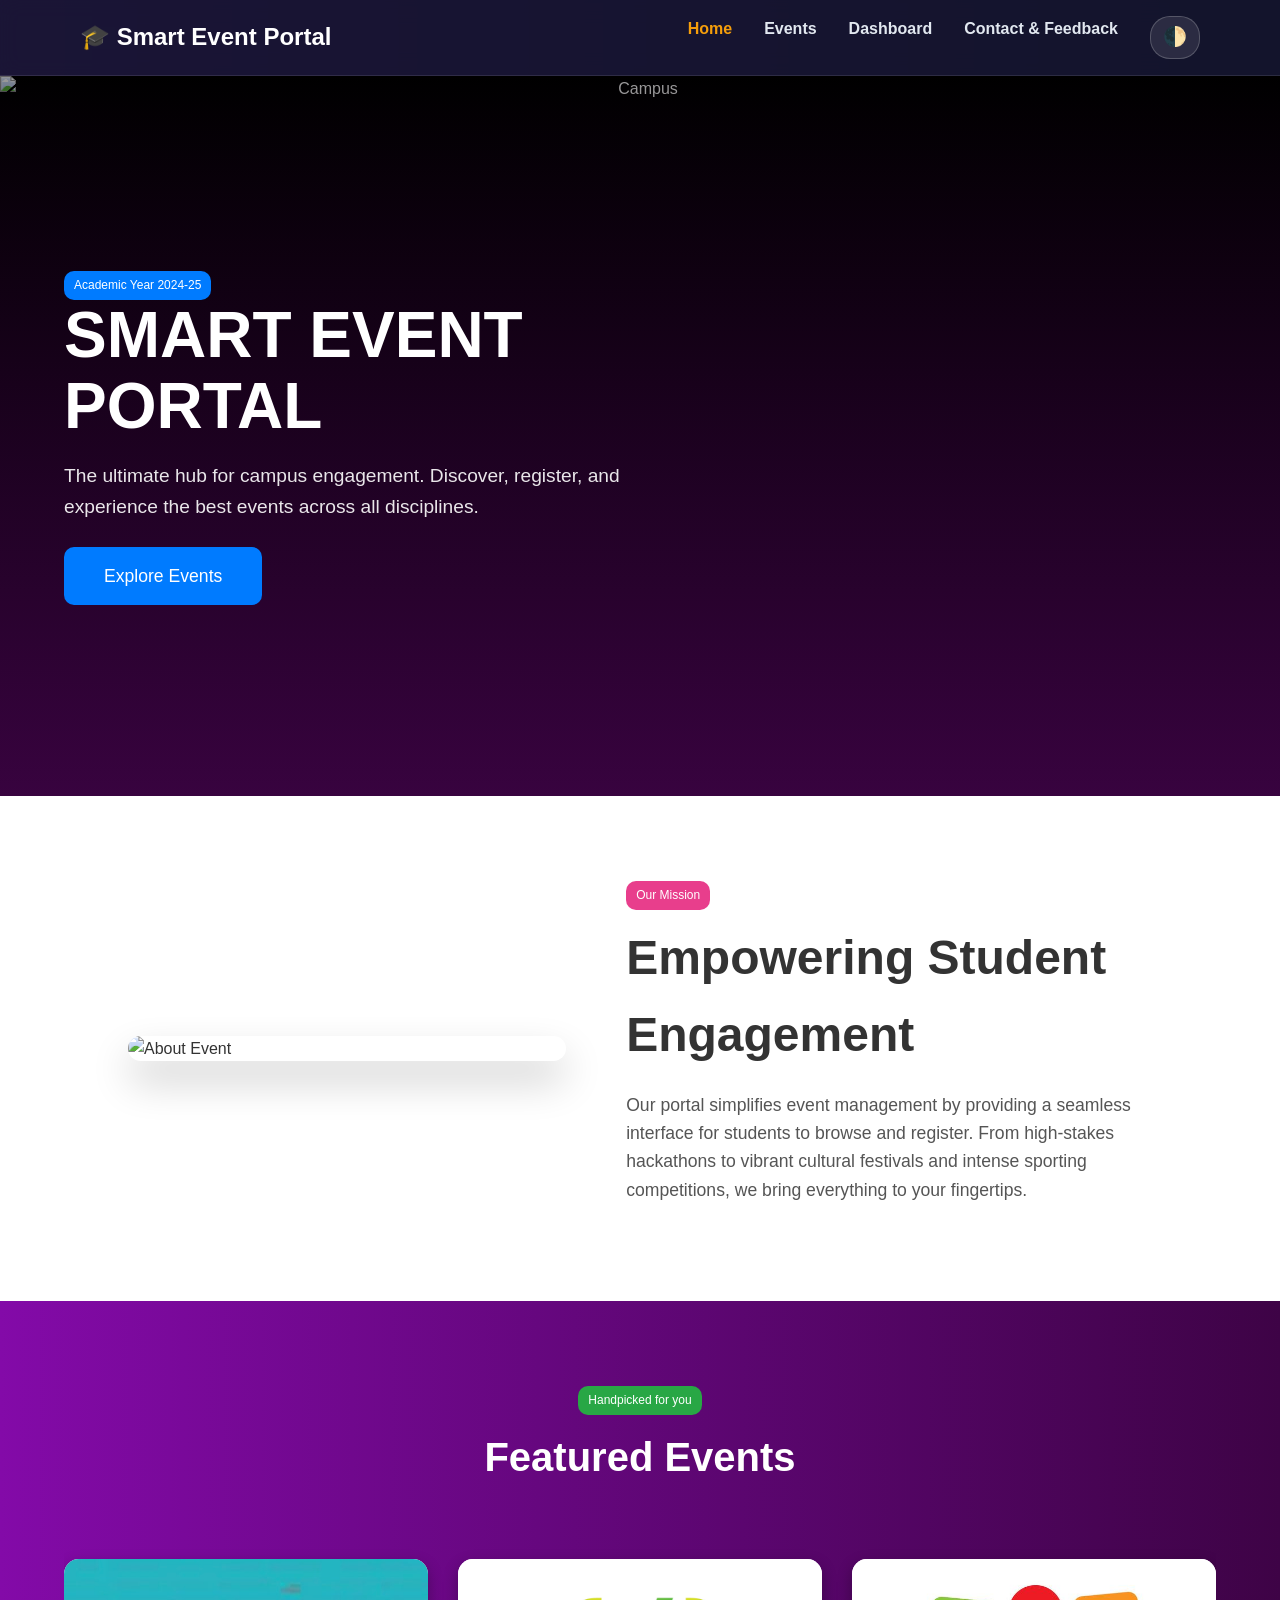
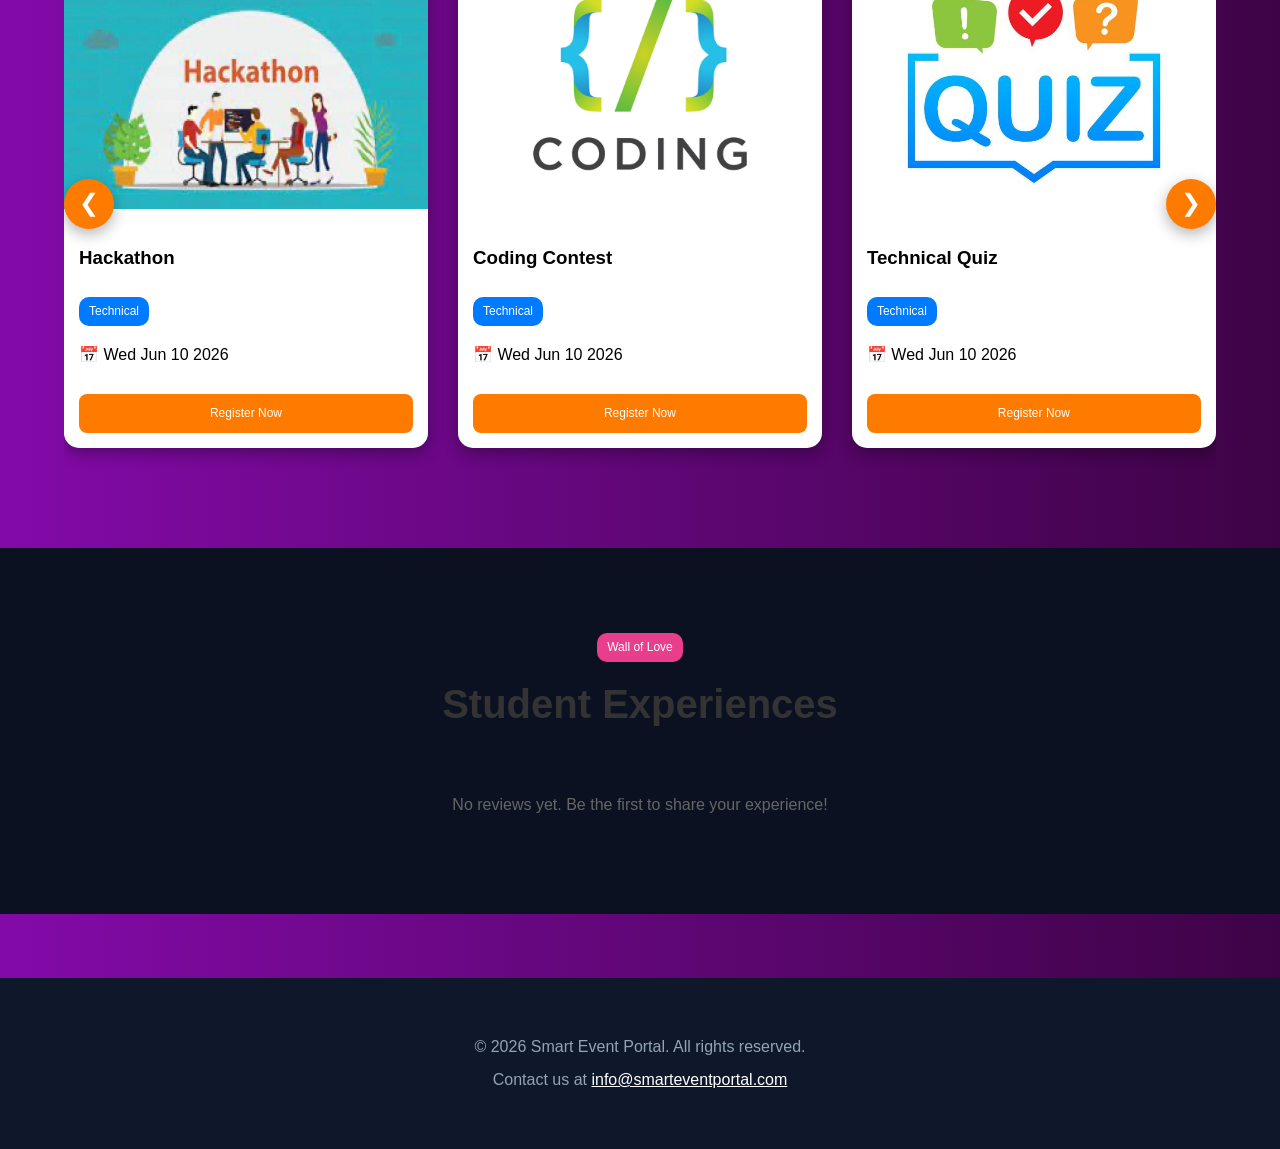
==== commit ce09901d: "final edits" ====
--- a/EventPortal/index.html
+++ b/EventPortal/index.html
@@ -124,6 +124,31 @@
         font-size: 1.5rem;
         box-shadow: 0 5px 15px rgba(0, 0, 0, 0.3);
       }
+
+      /* Review Section Styling */
+      .reviews-section {
+        padding: 80px 5%;
+        background: var(--bg-color);
+      }
+      .reviews-grid {
+        display: grid;
+        grid-template-columns: repeat(auto-fill, minmax(300px, 1fr));
+        gap: 25px;
+        margin-top: 40px;
+      }
+      .review-card {
+        background: white;
+        padding: 25px;
+        border-radius: 15px;
+        box-shadow: var(--shadow-sm);
+        text-align: left;
+        color: var(--secondary-color);
+      }
+      .review-stars {
+        color: var(--primary-accent);
+        margin-bottom: 10px;
+        font-size: 1.2rem;
+      }
     </style>
   </head>
   <body>
@@ -133,7 +158,9 @@
         <ul class="nav-links">
           <li><a href="index.html" class="active">Home</a></li>
           <li><a href="EventListing.html">Events</a></li>
+          <li><a href="dashboard.html">Dashboard</a></li>
           <li><a href="feedbackForm.html">Contact & Feedback</a></li>
+          <li><button id="themeToggle" class="theme-btn">🌓</button></li>
         </ul>
       </div>
     </nav>
@@ -212,6 +239,19 @@
           </div>
         </div>
       </section>
+
+      <!-- REVIEWS SECTION -->
+      <section class="reviews-section">
+        <div style="text-align: center">
+          <span class="category Cultural">Wall of Love</span>
+          <h2 style="font-size: 2.5rem; margin-top: 10px; color: #333">
+            Student Experiences
+          </h2>
+        </div>
+        <div class="reviews-grid" id="reviewsContainer">
+          <!-- Populated by JS -->
+        </div>
+      </section>
     </main>
 
     <footer class="footer">
@@ -267,8 +307,45 @@
         track.style.transform = `translateX(-${currentPos * slideWidth}px)`;
       }
 
+      function initReviews() {
+        const container = document.getElementById("reviewsContainer");
+        const feedbacks = JSON.parse(localStorage.getItem("feedbacks")) || [];
+
+        if (feedbacks.length === 0) {
+          container.innerHTML =
+            "<p style='grid-column: 1/-1; text-align: center; color: #666;'>No reviews yet. Be the first to share your experience!</p>";
+          return;
+        }
+
+        container.innerHTML = feedbacks
+          .map(
+            (f) => `
+          <div class="review-card">
+            <div class="review-stars">${"★".repeat(f.rating)}${"☆".repeat(5 - f.rating)}</div>
+            <p style="font-style: italic; margin-bottom: 15px;">"${f.message}"</p>
+            <div style="font-weight: bold; font-size: 0.9rem;">- ${f.eventName}</div>
+            <div style="font-size: 0.8rem; color: #888;">${f.date}</div>
+          </div>
+        `,
+          )
+          .join("");
+      }
+
       document.addEventListener("DOMContentLoaded", () => {
         initCarousel();
+        initReviews();
+
+        // Theme Toggle Logic
+        const themeBtn = document.getElementById("themeToggle");
+        const savedTheme = localStorage.getItem("theme") || "dark";
+        document.documentElement.setAttribute("data-theme", savedTheme);
+
+        themeBtn.addEventListener("click", () => {
+          const current = document.documentElement.getAttribute("data-theme");
+          const target = current === "dark" ? "light" : "dark";
+          document.documentElement.setAttribute("data-theme", target);
+          localStorage.setItem("theme", target);
+        });
       });
     </script>
   </body>
--- a/Css/global.css
+++ b/Css/global.css
@@ -225,3 +225,19 @@
   color: white;
   text-decoration: underline;
 }
+
+.theme-btn {
+  background: rgba(255, 255, 255, 0.1);
+  border: 1px solid rgba(255, 255, 255, 0.2);
+  color: white;
+  padding: 5px 12px;
+  border-radius: 20px;
+  cursor: pointer;
+  font-size: 1.2rem;
+  transition: var(--transition);
+}
+
+[data-theme="light"] body {
+  background: var(--bg-color) !important;
+  color: var(--text-color) !important;
+}
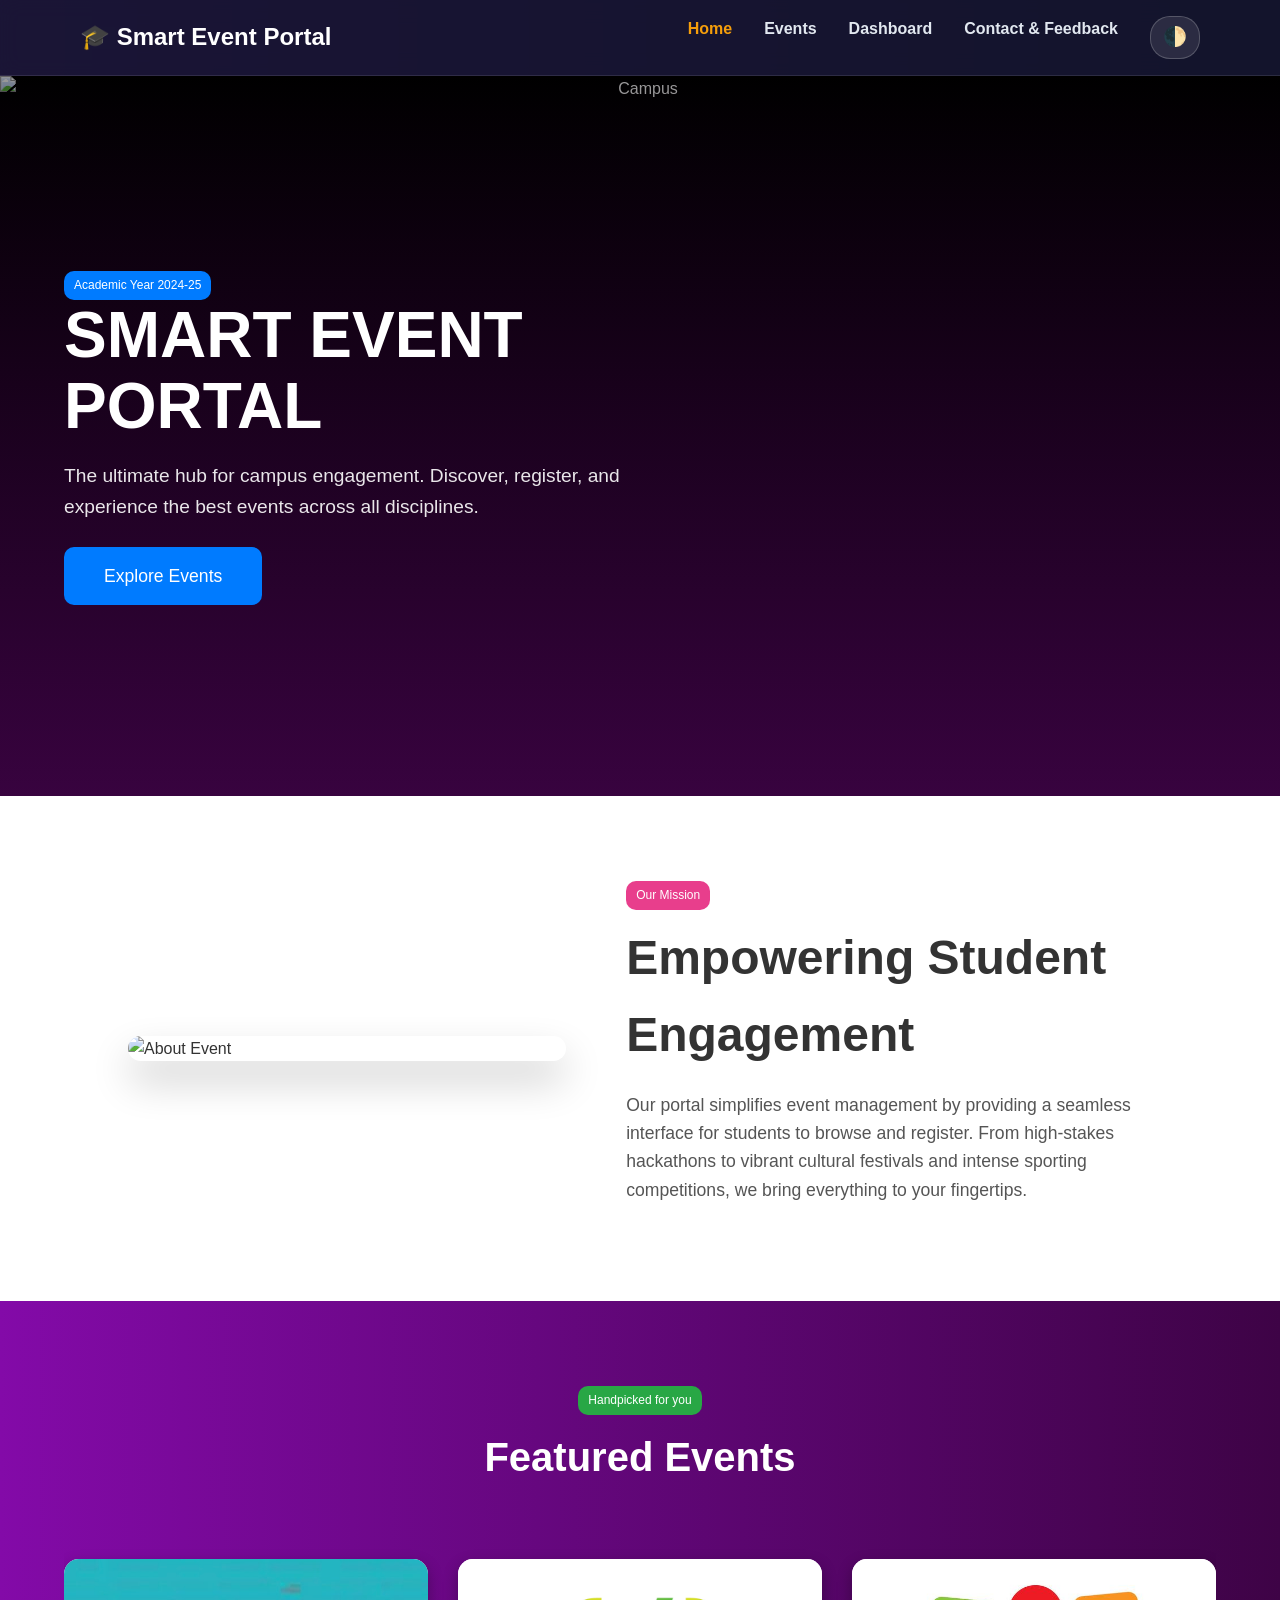
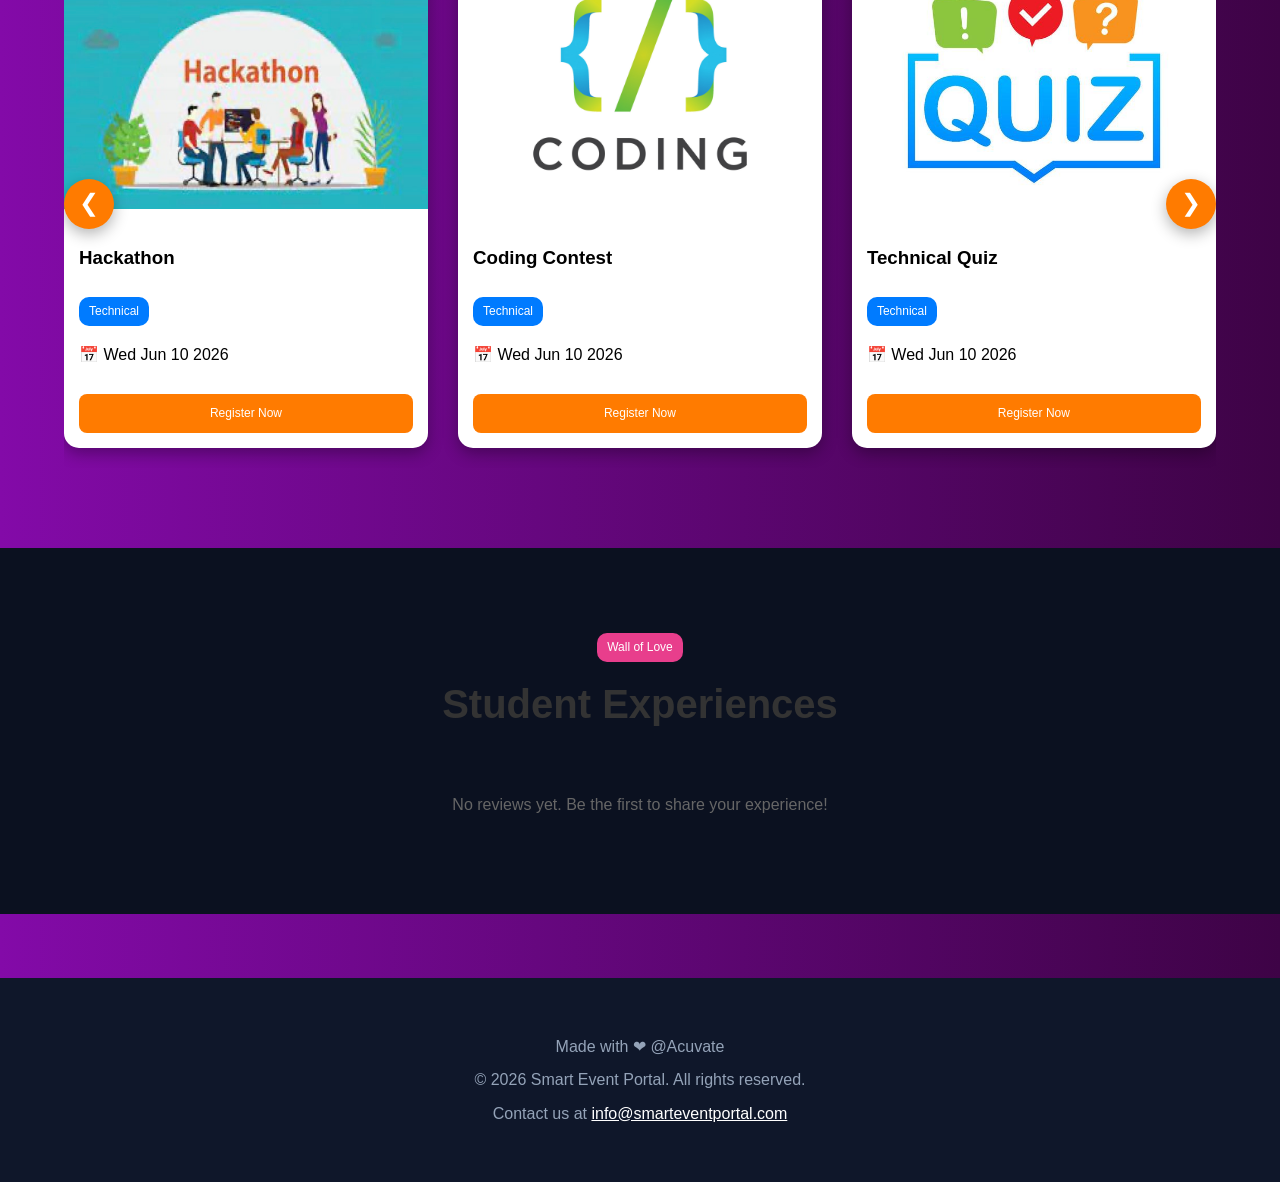
==== commit 3fce2945: "added the description and rules of events" ====
--- a/EventPortal/index.html
+++ b/EventPortal/index.html
@@ -256,6 +256,7 @@
 
     <footer class="footer">
       <div class="container">
+        <p>Made with ❤ @Acuvate</p>
         <p>&copy; 2026 Smart Event Portal. All rights reserved.</p>
         <p>
           Contact us at
